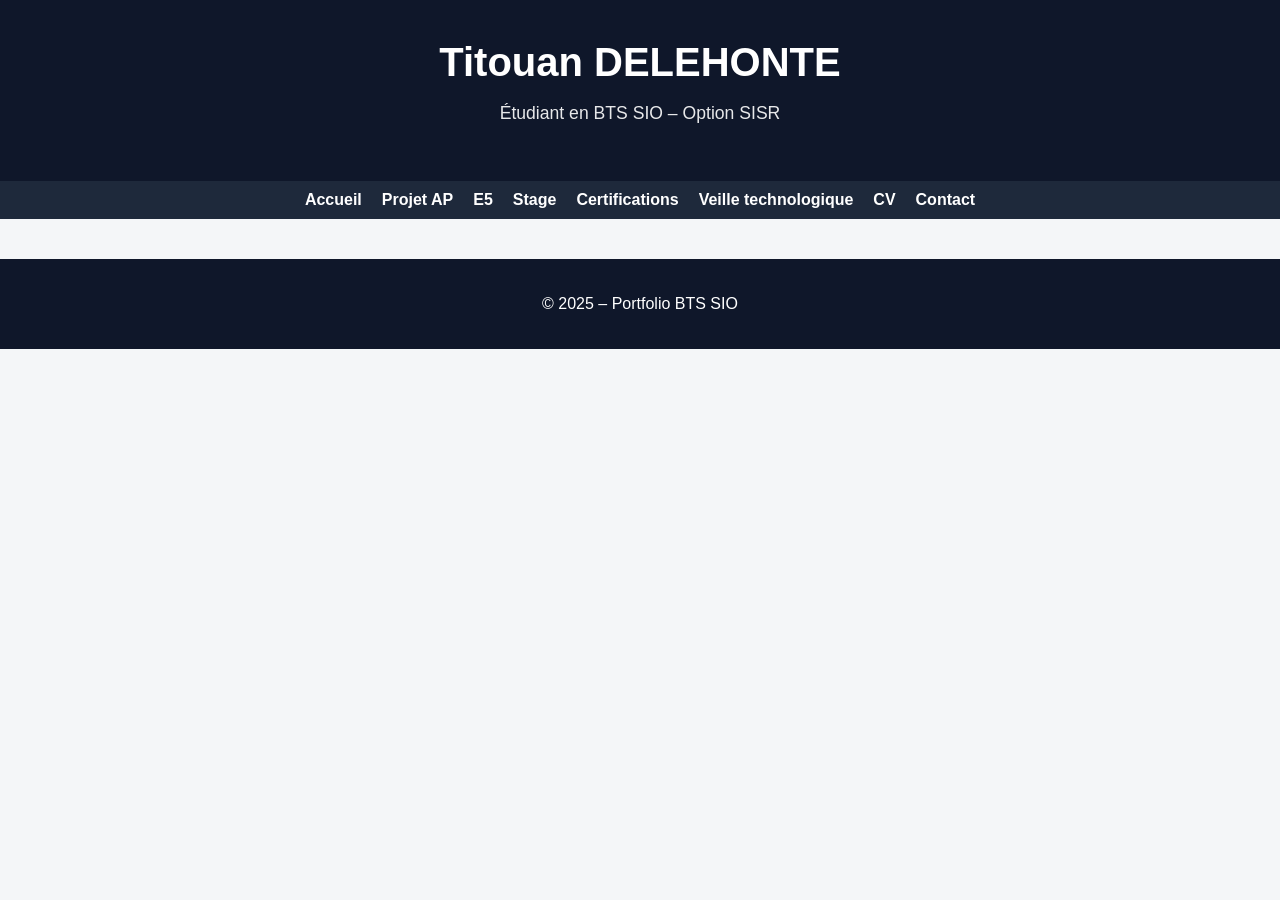
==== ap.html @ f8fed145 "Rename competences.html to ap.html" ====
<!DOCTYPE html>
<html lang="fr">
<head>
    <meta charset="UTF-8">
    <meta name="viewport" content="width=device-width, initial-scale=1.0">
    <title>Compétences - Portfolio BTS SIO</title>
    <link rel="stylesheet" href="style.css">
</head>

<body>
<header>
    <h1>Titouan DELEHONTE</h1>
    <p>Étudiant en BTS SIO – Option SISR</p>
</header>

<nav>
    <a href="index.html">Accueil</a>
    <a href="ap.html">Projet AP</a>
    <a href="E5.html">E5</a>
    <a href="stage.html">Stage</a>
    <a href="certifications.html">Certifications</a>
    <a href="veille.html">Veille technologique</a>
    <a href="cv.html">CV</a>
    <a href="contact.html">Contact</a>
</nav>
<footer>
    <p>© 2025 – Portfolio BTS SIO</p>
</footer>

</body>
</html>
---- style.css ----
body {
    margin: 0;
    font-family: Arial, Helvetica, sans-serif;
    background-color: #f4f6f8;
    color: #333;
}

header {
    background: #0f172a;
    color: white;
    padding: 40px 20px;
    text-align: center;
}

header h1 {
    margin: 0;
    font-size: 2.5rem;
}

header p {
    font-size: 1.1rem;
    opacity: 0.9;
}

nav {
    background: #1e293b;
    display: flex;
    justify-content: center;
    gap: 20px;
    padding: 10px 0;
}

nav a {
    color: white;
    text-decoration: none;
    font-weight: bold;
}

nav a:hover {
    text-decoration: underline;
}

section {
    max-width: 1000px;
    margin: auto;
    padding: 40px 20px;
}

h2 {
    border-bottom: 3px solid #0f172a;
    display: inline-block;
    padding-bottom: 5px;
}

.card {
    background: white;
    border-radius: 10px;
    padding: 20px;
    margin: 20px 0;
    box-shadow: 0 5px 15px rgba(0,0,0,0.1);
}

.skills span {
    display: inline-block;
    background: #0f172a;
    color: white;
    padding: 6px 12px;
    border-radius: 20px;
    margin: 5px;
    font-size: 0.9rem;
}

footer {
    background: #0f172a;
    color: white;
    text-align: center;
    padding: 20px;
    margin-top: 40px;
}
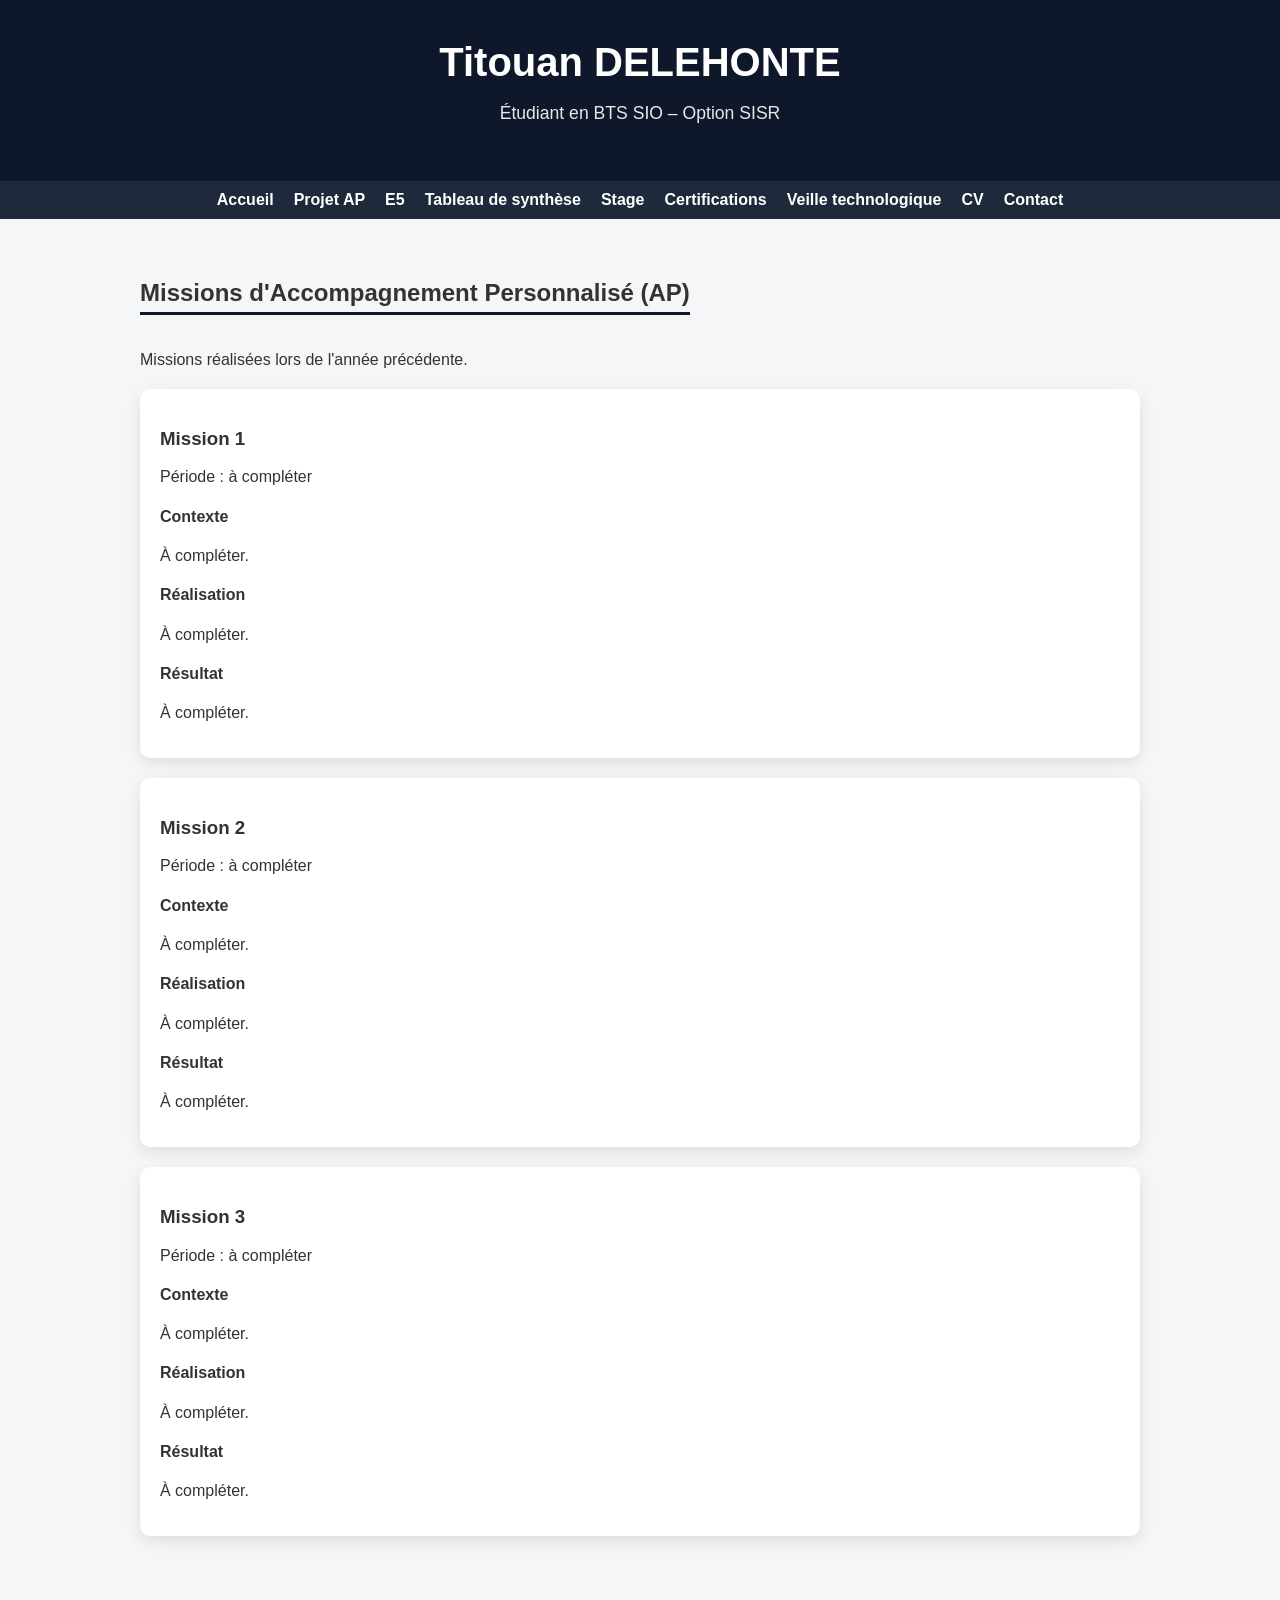
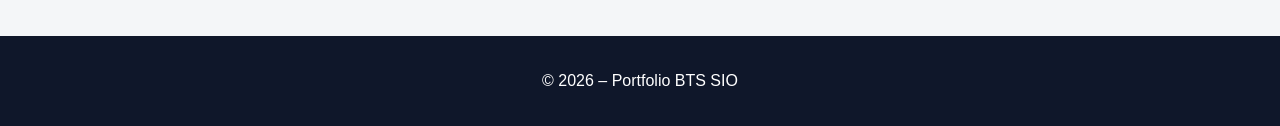
==== commit 308c5322: "Update footer year and add AP missions section" ====
--- a/ap.html
+++ b/ap.html
@@ -3,7 +3,7 @@
 <head>
     <meta charset="UTF-8">
     <meta name="viewport" content="width=device-width, initial-scale=1.0">
-    <title>Compétences - Portfolio BTS SIO</title>
+    <title>Projet AP - Portfolio BTS SIO</title>
     <link rel="stylesheet" href="style.css">
 </head>
 
@@ -17,16 +17,67 @@
     <a href="index.html">Accueil</a>
     <a href="ap.html">Projet AP</a>
     <a href="E5.html">E5</a>
+    <a href="synthese.html">Tableau de synthèse</a>
     <a href="stage.html">Stage</a>
     <a href="certifications.html">Certifications</a>
     <a href="veille.html">Veille technologique</a>
     <a href="cv.html">CV</a>
     <a href="contact.html">Contact</a>
 </nav>
+
+<section>
+    <h2>Missions d'Accompagnement Personnalisé (AP)</h2>
+    <p class="ap-intro">Missions réalisées lors de l'année précédente.</p>
+
+    <!-- MISSION 1 -->
+    <div class="card mission-card">
+        <h3>Mission 1</h3>
+        <div class="mission-meta">Période : <span class="a-completer">à compléter</span></div>
+
+        <h4>Contexte</h4>
+        <p class="a-completer">À compléter.</p>
+
+        <h4>Réalisation</h4>
+        <p class="a-completer">À compléter.</p>
+
+        <h4>Résultat</h4>
+        <p class="a-completer">À compléter.</p>
+    </div>
+
+    <!-- MISSION 2 -->
+    <div class="card mission-card">
+        <h3>Mission 2</h3>
+        <div class="mission-meta">Période : <span class="a-completer">à compléter</span></div>
+
+        <h4>Contexte</h4>
+        <p class="a-completer">À compléter.</p>
+
+        <h4>Réalisation</h4>
+        <p class="a-completer">À compléter.</p>
+
+        <h4>Résultat</h4>
+        <p class="a-completer">À compléter.</p>
+    </div>
+
+    <!-- MISSION 3 -->
+    <div class="card mission-card">
+        <h3>Mission 3</h3>
+        <div class="mission-meta">Période : <span class="a-completer">à compléter</span></div>
+
+        <h4>Contexte</h4>
+        <p class="a-completer">À compléter.</p>
+
+        <h4>Réalisation</h4>
+        <p class="a-completer">À compléter.</p>
+
+        <h4>Résultat</h4>
+        <p class="a-completer">À compléter.</p>
+    </div>
+</section>
+
 <footer>
-    <p>© 2025 – Portfolio BTS SIO</p>
+    <p>© 2026 – Portfolio BTS SIO</p>
 </footer>
 
 </body>
 </html>
-
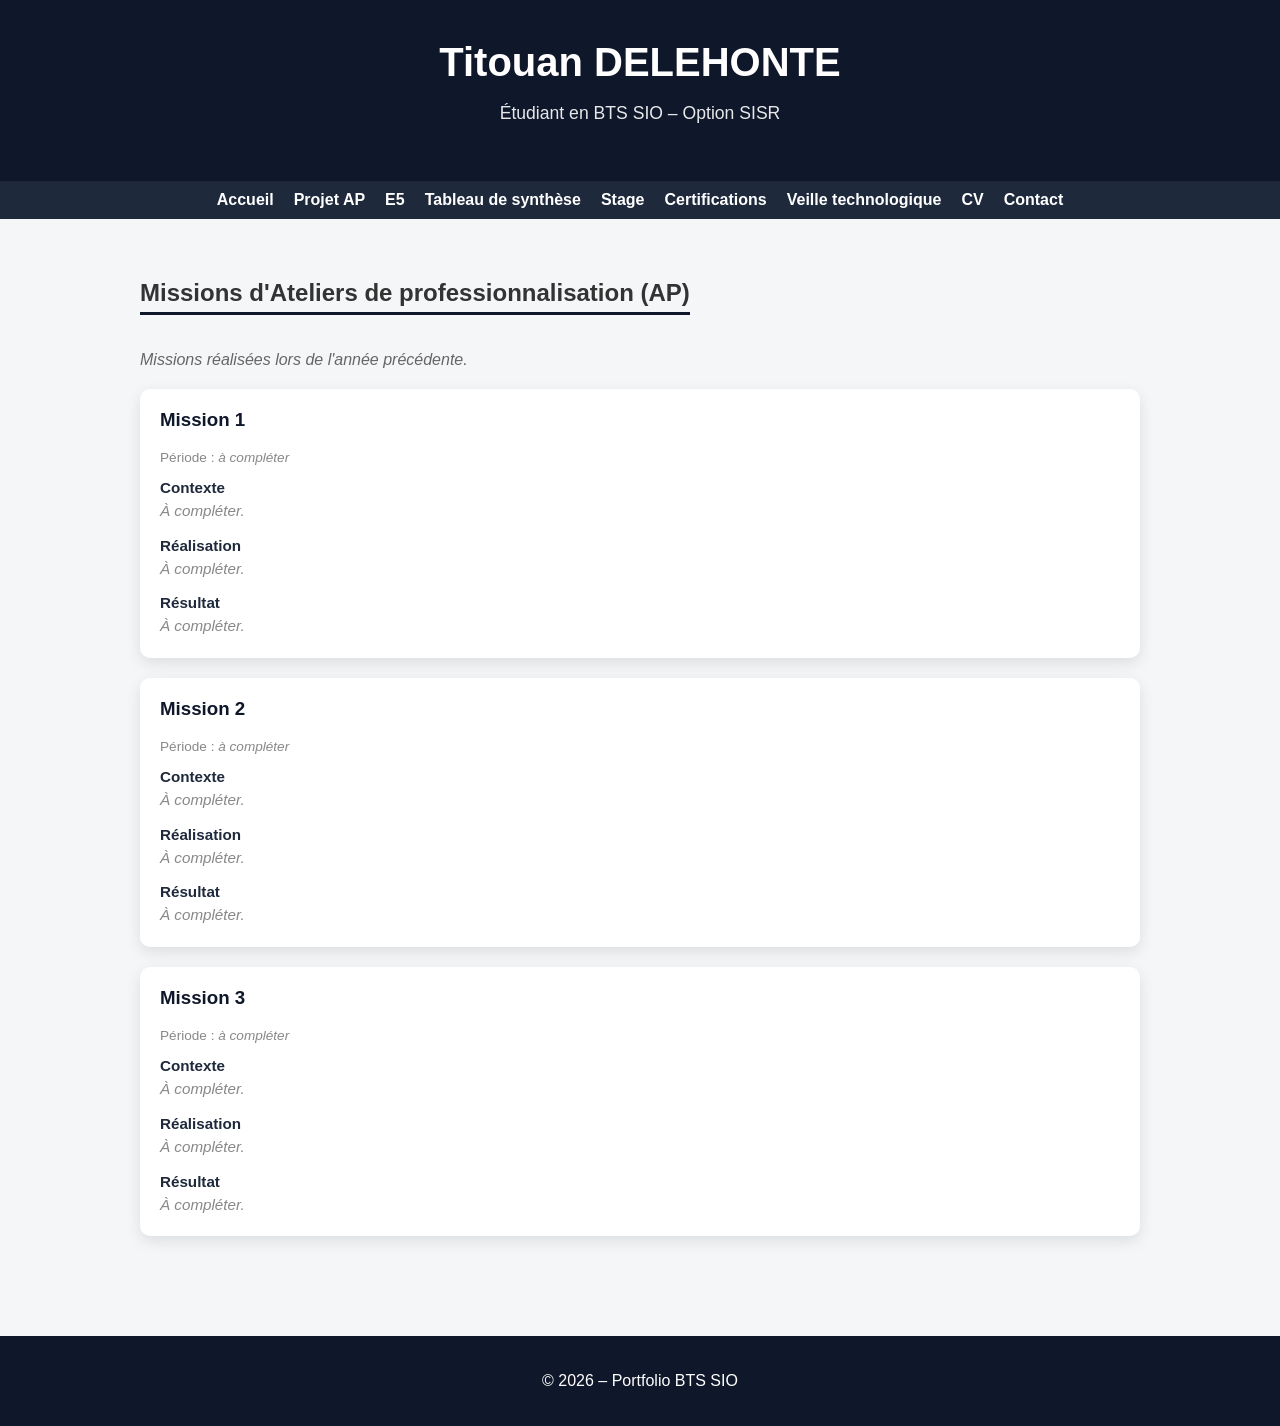
==== commit 88b7aecb: "Update section heading for AP missions" ====
--- a/ap.html
+++ b/ap.html
@@ -5,6 +5,7 @@
     <meta name="viewport" content="width=device-width, initial-scale=1.0">
     <title>Projet AP - Portfolio BTS SIO</title>
     <link rel="stylesheet" href="style.css">
+    <link rel="stylesheet" href="ap.css">
 </head>
 
 <body>
@@ -26,7 +27,7 @@
 </nav>
 
 <section>
-    <h2>Missions d'Accompagnement Personnalisé (AP)</h2>
+    <h2>Missions d'Ateliers de professionnalisation (AP)</h2>
     <p class="ap-intro">Missions réalisées lors de l'année précédente.</p>
 
     <!-- MISSION 1 -->
--- a/ap.css
+++ b/ap.css
@@ -0,0 +1,33 @@
+.ap-intro {
+    color: #666;
+    font-style: italic;
+    margin-bottom: 20px;
+}
+
+.mission-card h3 {
+    margin-top: 0;
+    color: #0f172a;
+}
+
+.mission-meta {
+    font-size: 0.85rem;
+    color: #888;
+    margin-bottom: 10px;
+}
+
+.mission-card h4 {
+    margin: 14px 0 4px;
+    font-size: 0.95rem;
+    color: #1e293b;
+}
+
+.mission-card p {
+    margin: 0;
+    font-size: 0.95rem;
+    line-height: 1.5;
+}
+
+.a-completer {
+    color: #888;
+    font-style: italic;
+}
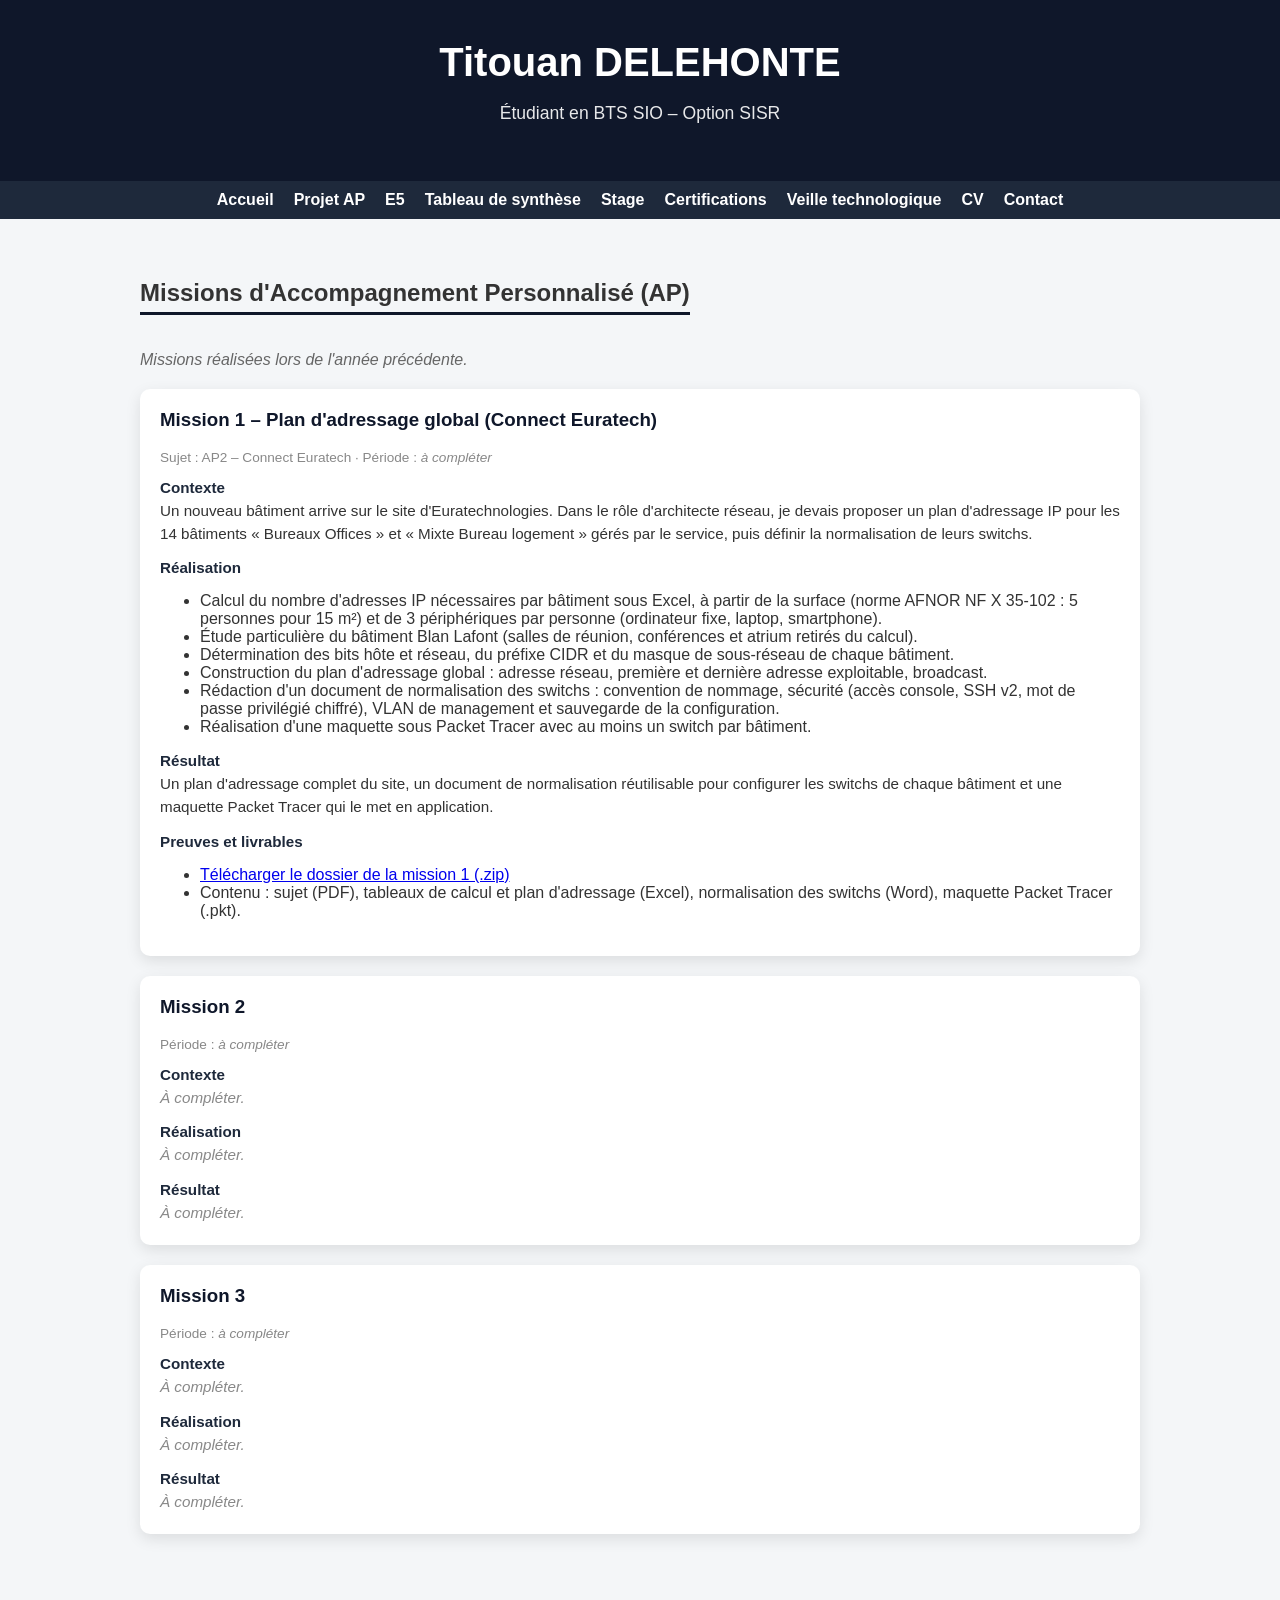
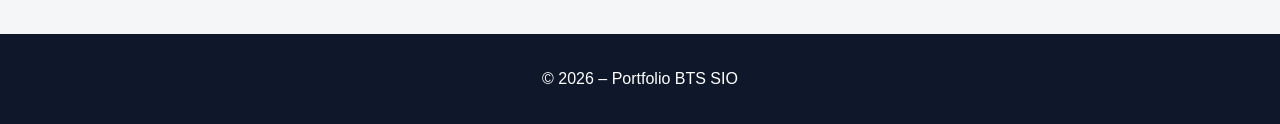
==== commit 272c73c2: "Update AP section and mission details in ap.html" ====
--- a/ap.html
+++ b/ap.html
@@ -27,22 +27,35 @@
 </nav>
 
 <section>
-    <h2>Missions d'Ateliers de professionnalisation (AP)</h2>
+    <h2>Missions d'Accompagnement Personnalisé (AP)</h2>
     <p class="ap-intro">Missions réalisées lors de l'année précédente.</p>
 
     <!-- MISSION 1 -->
     <div class="card mission-card">
-        <h3>Mission 1</h3>
-        <div class="mission-meta">Période : <span class="a-completer">à compléter</span></div>
+        <h3>Mission 1 – Plan d'adressage global (Connect Euratech)</h3>
+        <div class="mission-meta">Sujet : AP2 – Connect Euratech · Période : <span class="a-completer">à compléter</span></div>
 
         <h4>Contexte</h4>
-        <p class="a-completer">À compléter.</p>
+        <p>Un nouveau bâtiment arrive sur le site d'Euratechnologies. Dans le rôle d'architecte réseau, je devais proposer un plan d'adressage IP pour les 14 bâtiments « Bureaux Offices » et « Mixte Bureau logement » gérés par le service, puis définir la normalisation de leurs switchs.</p>
 
         <h4>Réalisation</h4>
-        <p class="a-completer">À compléter.</p>
+        <ul>
+            <li>Calcul du nombre d'adresses IP nécessaires par bâtiment sous Excel, à partir de la surface (norme AFNOR NF X 35-102 : 5 personnes pour 15 m²) et de 3 périphériques par personne (ordinateur fixe, laptop, smartphone).</li>
+            <li>Étude particulière du bâtiment Blan Lafont (salles de réunion, conférences et atrium retirés du calcul).</li>
+            <li>Détermination des bits hôte et réseau, du préfixe CIDR et du masque de sous-réseau de chaque bâtiment.</li>
+            <li>Construction du plan d'adressage global : adresse réseau, première et dernière adresse exploitable, broadcast.</li>
+            <li>Rédaction d'un document de normalisation des switchs : convention de nommage, sécurité (accès console, SSH v2, mot de passe privilégié chiffré), VLAN de management et sauvegarde de la configuration.</li>
+            <li>Réalisation d'une maquette sous Packet Tracer avec au moins un switch par bâtiment.</li>
+        </ul>
 
         <h4>Résultat</h4>
-        <p class="a-completer">À compléter.</p>
+        <p>Un plan d'adressage complet du site, un document de normalisation réutilisable pour configurer les switchs de chaque bâtiment et une maquette Packet Tracer qui le met en application.</p>
+
+        <h4>Preuves et livrables</h4>
+        <ul class="mission-proof">
+            <li><a href="ap/mission1/Mission_AP1.zip" download>Télécharger le dossier de la mission 1 (.zip)</a></li>
+            <li class="proof-detail">Contenu : sujet (PDF), tableaux de calcul et plan d'adressage (Excel), normalisation des switchs (Word), maquette Packet Tracer (.pkt).</li>
+        </ul>
     </div>
 
     <!-- MISSION 2 -->
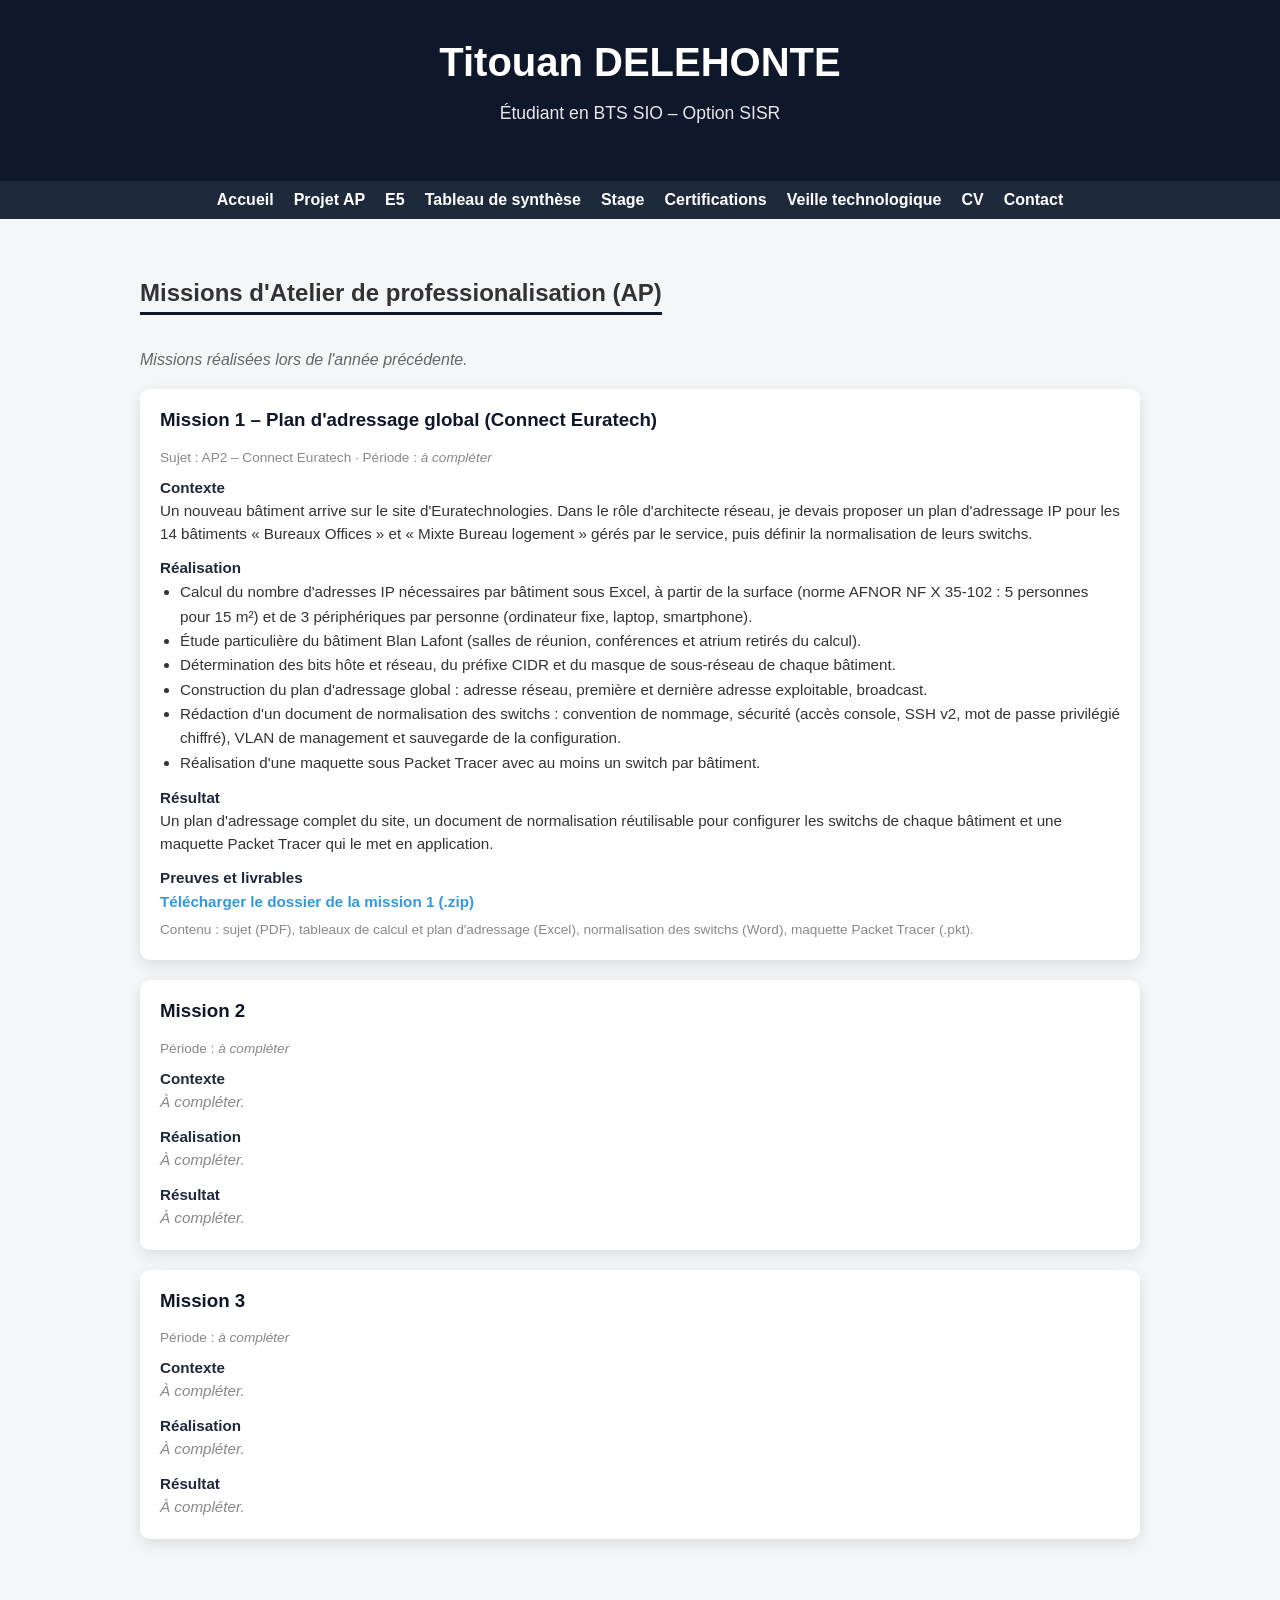
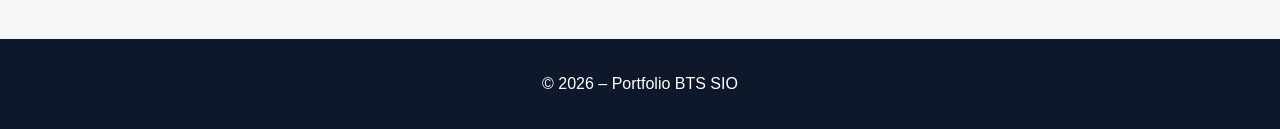
==== commit 33935d4c: "Update section heading for AP missions" ====
--- a/ap.html
+++ b/ap.html
@@ -27,7 +27,7 @@
 </nav>
 
 <section>
-    <h2>Missions d'Accompagnement Personnalisé (AP)</h2>
+    <h2>Missions d'Atelier de professionalisation (AP)</h2>
     <p class="ap-intro">Missions réalisées lors de l'année précédente.</p>
 
     <!-- MISSION 1 -->
--- a/ap.css
+++ b/ap.css
@@ -31,3 +31,31 @@
     color: #888;
     font-style: italic;
 }
+
+.mission-card ul {
+    margin: 0;
+    padding-left: 20px;
+    font-size: 0.95rem;
+    line-height: 1.6;
+}
+
+.mission-card ul.mission-proof {
+    list-style: none;
+    padding-left: 0;
+}
+
+.mission-card ul.mission-proof a {
+    color: #3498db;
+    font-weight: bold;
+    text-decoration: none;
+}
+
+.mission-card ul.mission-proof a:hover {
+    text-decoration: underline;
+}
+
+.mission-card ul.mission-proof li.proof-detail {
+    font-size: 0.85rem;
+    color: #888;
+    margin-top: 4px;
+}
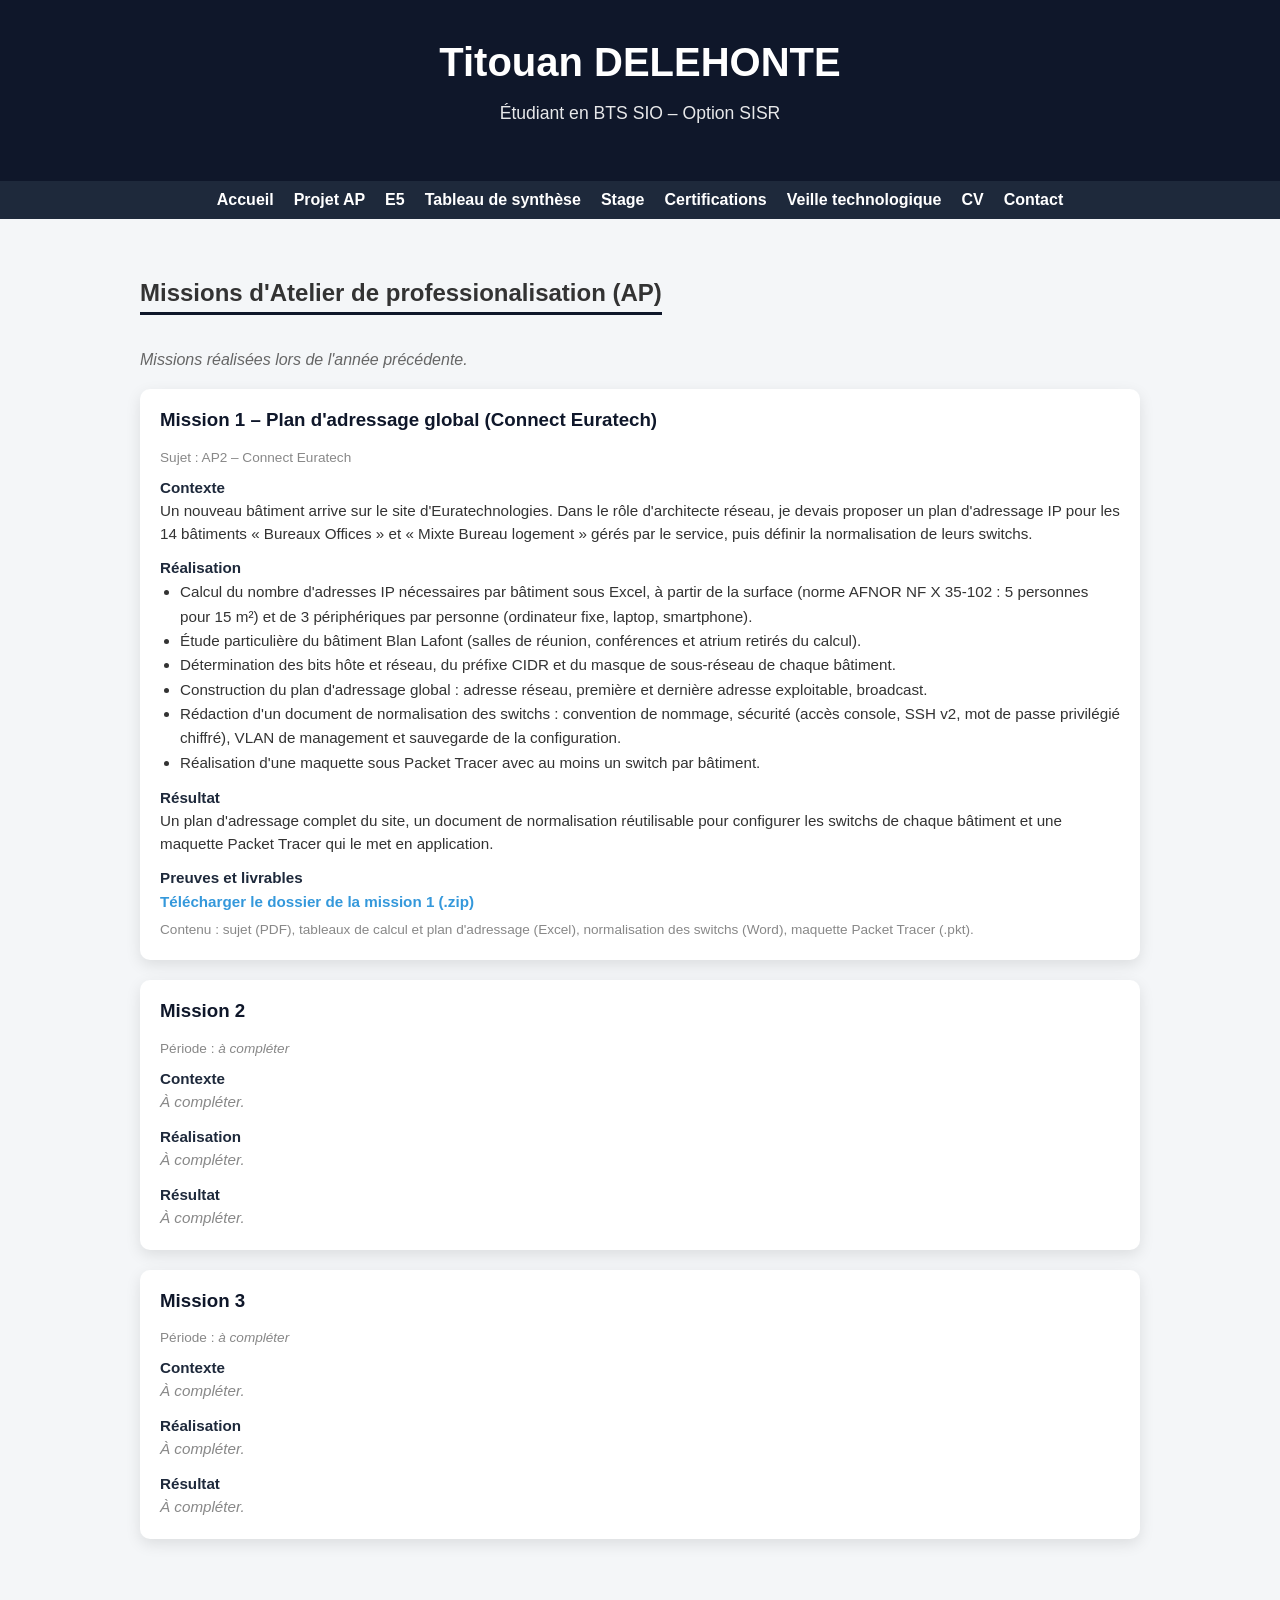
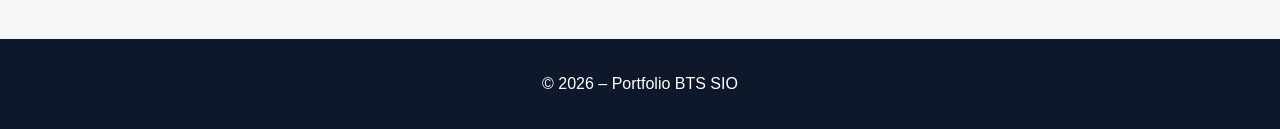
==== commit 0e828810: "Update mission meta information in ap.html Removed the placeholder text for the mission meta section" ====
--- a/ap.html
+++ b/ap.html
@@ -33,7 +33,7 @@
     <!-- MISSION 1 -->
     <div class="card mission-card">
         <h3>Mission 1 – Plan d'adressage global (Connect Euratech)</h3>
-        <div class="mission-meta">Sujet : AP2 – Connect Euratech · Période : <span class="a-completer">à compléter</span></div>
+        <div class="mission-meta">Sujet : AP2 – Connect Euratech </div>
 
         <h4>Contexte</h4>
         <p>Un nouveau bâtiment arrive sur le site d'Euratechnologies. Dans le rôle d'architecte réseau, je devais proposer un plan d'adressage IP pour les 14 bâtiments « Bureaux Offices » et « Mixte Bureau logement » gérés par le service, puis définir la normalisation de leurs switchs.</p>
